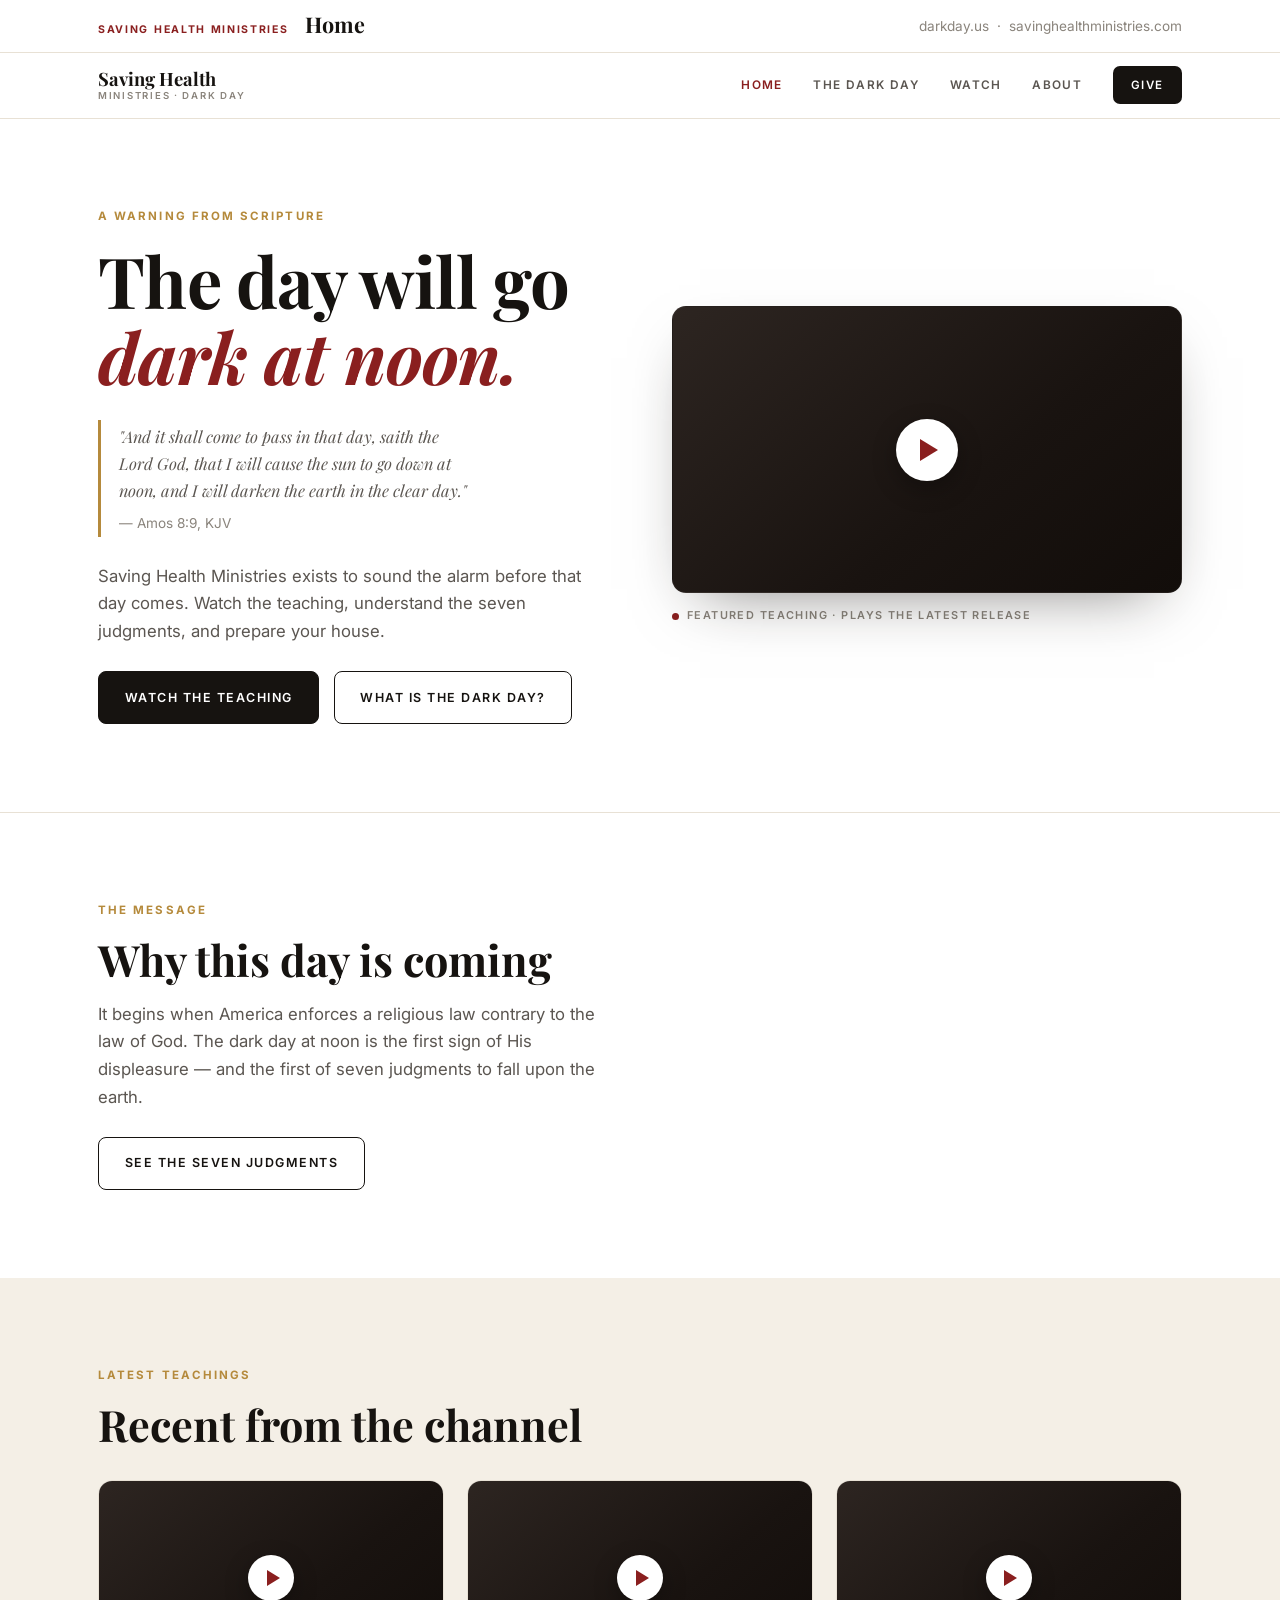
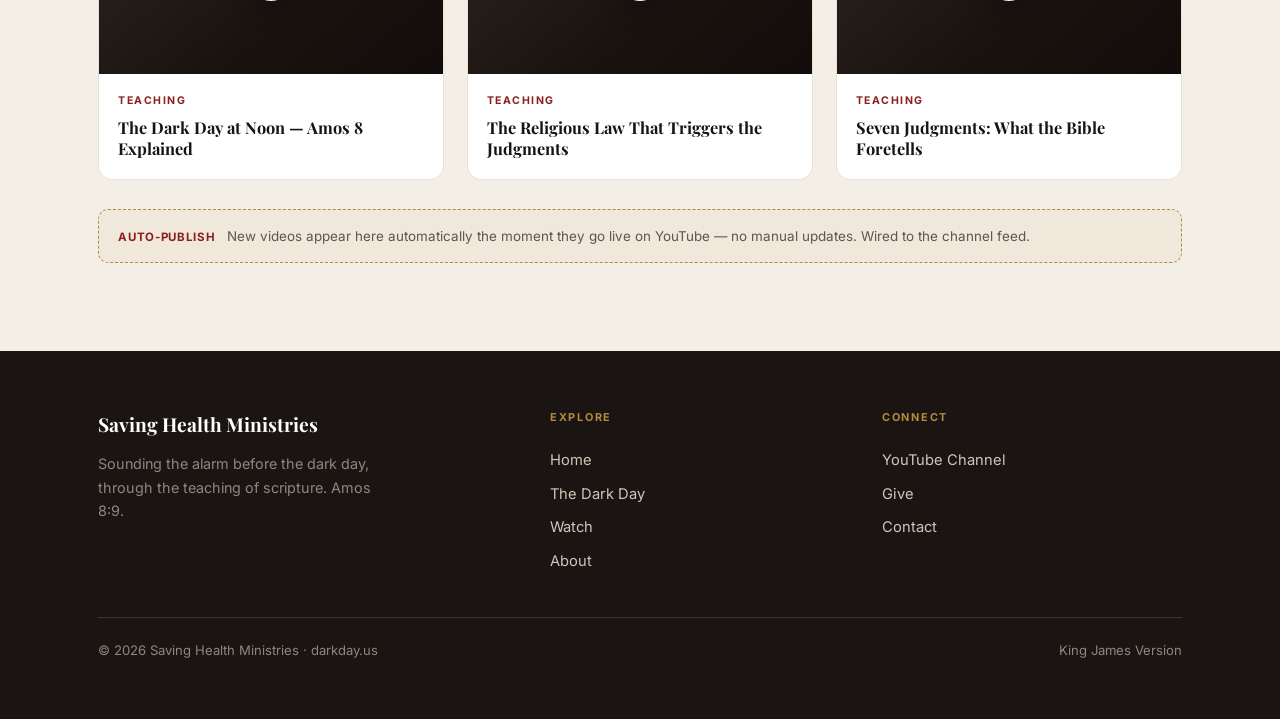
==== index.html @ 481a793b "Add files via upload" ====
<!DOCTYPE html>
<html lang="en">
<head>
<meta charset="UTF-8">
<meta name="viewport" content="width=device-width, initial-scale=1">
<title>The Dark Day — Saving Health Ministries</title>
<meta name="description" content="Saving Health Ministries exists to sound the alarm before the dark day comes. Watch the teaching, understand the seven judgments, and prepare your house.">
<link rel="preconnect" href="https://fonts.googleapis.com">
<link rel="preconnect" href="https://fonts.gstatic.com" crossorigin>
<link href="https://fonts.googleapis.com/css2?family=Playfair+Display:ital,wght@0,700;0,900;1,700&family=Inter:wght@400;500;600;700&display=swap" rel="stylesheet">
<link rel="stylesheet" href="styles.css">
</head>
<body>

<!-- Utility bar -->
<div class="utility">
  <div class="wrap">
    <div class="u-left">
      <span class="u-kicker">Saving Health Ministries</span>
      <span class="u-page">Home</span>
    </div>
    <div class="u-domains"><a href="/">darkday.us</a> &nbsp;·&nbsp; <a href="/">savinghealthministries.com</a></div>
  </div>
</div>

<!-- Nav -->
<nav class="nav">
  <div class="wrap">
    <a class="brand" href="index.html">
      <span class="b-name">Saving Health</span>
      <span class="b-sub">Ministries · Dark Day</span>
    </a>
    <button class="nav-toggle" aria-label="Menu" aria-expanded="false"><span></span><span></span><span></span></button>
    <div class="nav-links">
      <a href="index.html" class="active">Home</a>
      <a href="the-dark-day.html">The Dark Day</a>
      <a href="watch.html">Watch</a>
      <a href="about.html">About</a>
      <a href="give.html" class="btn-give">Give</a>
    </div>
  </div>
</nav>

<!-- Hero -->
<section class="hero">
  <div class="wrap hero-grid">
    <div class="hero-copy">
      <p class="eyebrow">A warning from scripture</p>
      <h1 class="display">The day will go<span class="accent">dark at noon.</span></h1>
      <blockquote class="scripture">
        "And it shall come to pass in that day, saith the Lord God, that I will cause the sun to go down at noon, and I will darken the earth in the clear day."
        <cite>— Amos 8:9, KJV</cite>
      </blockquote>
      <p class="lead">Saving Health Ministries exists to sound the alarm before that day comes. Watch the teaching, understand the seven judgments, and prepare your house.</p>
      <div class="btn-row">
        <a href="watch.html" class="btn btn-solid">Watch the teaching</a>
        <a href="the-dark-day.html" class="btn btn-ghost">What is the dark day?</a>
      </div>
    </div>
    <div class="hero-media">
      <div class="player" data-player="featured">
        <button class="play-btn" aria-label="Play featured teaching"></button>
      </div>
      <div class="caption">Featured teaching · plays the latest release</div>
    </div>
  </div>
</section>

<hr class="divider">

<!-- Message -->
<section>
  <div class="wrap">
    <div class="message-block">
      <p class="eyebrow">The message</p>
      <h2 class="section-title">Why this day is coming</h2>
      <p class="lead">It begins when America enforces a religious law contrary to the law of God. The dark day at noon is the first sign of His displeasure — and the first of seven judgments to fall upon the earth.</p>
      <div class="btn-row">
        <a href="the-dark-day.html" class="btn btn-ghost">See the seven judgments</a>
      </div>
    </div>
  </div>
</section>

<!-- Recent teachings -->
<section class="section-cream">
  <div class="wrap">
    <p class="eyebrow">Latest teachings</p>
    <h2 class="section-title">Recent from the channel</h2>

    <div class="card-grid" data-grid="3">
      <article class="card">
        <div class="thumb"><button class="play-btn" aria-label="Play teaching"></button></div>
        <div class="card-body"><div class="tag">Teaching</div><h3 class="card-title">The Dark Day at Noon — Amos 8 Explained</h3></div>
      </article>
      <article class="card">
        <div class="thumb"><button class="play-btn" aria-label="Play teaching"></button></div>
        <div class="card-body"><div class="tag">Teaching</div><h3 class="card-title">The Religious Law That Triggers the Judgments</h3></div>
      </article>
      <article class="card">
        <div class="thumb"><button class="play-btn" aria-label="Play teaching"></button></div>
        <div class="card-body"><div class="tag">Teaching</div><h3 class="card-title">Seven Judgments: What the Bible Foretells</h3></div>
      </article>
    </div>

    <div class="notice"><b>Auto-publish</b> New videos appear here automatically the moment they go live on YouTube — no manual updates. Wired to the channel feed.</div>
  </div>
</section>

<!-- Footer -->
<footer class="site-footer">
  <div class="wrap">
    <div class="footer-grid">
      <div class="footer-brand">
        <div class="f-name">Saving Health Ministries</div>
        <p>Sounding the alarm before the dark day, through the teaching of scripture. Amos 8:9.</p>
      </div>
      <div class="footer-col">
        <h4>Explore</h4>
        <a href="index.html">Home</a>
        <a href="the-dark-day.html">The Dark Day</a>
        <a href="watch.html">Watch</a>
        <a href="about.html">About</a>
      </div>
      <div class="footer-col">
        <h4>Connect</h4>
        <a href="https://youtube.com" target="_blank" rel="noopener">YouTube Channel</a>
        <a href="give.html">Give</a>
        <a href="about.html">Contact</a>
      </div>
    </div>
    <div class="footer-bottom">
      <span>© 2026 Saving Health Ministries · darkday.us</span>
      <span>King James Version</span>
    </div>
  </div>
</footer>

<script src="script.js"></script>
</body>
</html>
---- styles.css ----
/* ============================================================
   Saving Health Ministries — The Dark Day
   Light direction. Single shared stylesheet.
   ============================================================ */

:root{
  --bg:#ffffff;
  --cream:#f4efe6;
  --cream-deep:#efe8db;
  --ink:#161310;
  --ink-soft:#5b5651;
  --ink-faint:#8a847c;
  --gold:#b58a3c;
  --maroon:#8a1f1f;
  --maroon-soft:#a3433f;
  --espresso:#1a1512;
  --espresso-text:#cfc6ba;
  --espresso-faint:#8f877c;
  --hairline:#e8e1d5;
  --hairline-dark:#3a322b;
  --video-grad:linear-gradient(140deg,#2d2521 0%,#191310 60%,#120d0a 100%);

  --font-display:'Playfair Display',Georgia,'Times New Roman',serif;
  --font-sans:'Inter',-apple-system,BlinkMacSystemFont,'Segoe UI',sans-serif;

  --maxw:1180px;
  --gutter:clamp(20px,5vw,48px);
  --radius:14px;
}

*{box-sizing:border-box}
html{scroll-behavior:smooth}
body{
  margin:0;
  background:var(--bg);
  color:var(--ink);
  font-family:var(--font-sans);
  font-size:16px;
  line-height:1.65;
  -webkit-font-smoothing:antialiased;
  text-rendering:optimizeLegibility;
}
img{max-width:100%;display:block}
a{color:inherit;text-decoration:none}
button{font-family:inherit;cursor:pointer}

.wrap{max-width:var(--maxw);margin:0 auto;padding-inline:var(--gutter)}

/* ---------- Type ---------- */
.eyebrow{
  font-size:.72rem;
  font-weight:700;
  letter-spacing:.18em;
  text-transform:uppercase;
  color:var(--gold);
  margin:0 0 1rem;
}
h1,h2,h3{font-family:var(--font-display);font-weight:700;color:var(--ink);line-height:1.08;margin:0}
.display{font-size:clamp(2.6rem,6vw,4.4rem);letter-spacing:-.01em}
h2.section-title{font-size:clamp(1.9rem,3.6vw,2.7rem);margin:0 0 1.1rem}
p{margin:0 0 1.1rem;color:var(--ink-soft)}
.lead{font-size:1.05rem;max-width:46ch}

/* ---------- Buttons ---------- */
.btn{
  display:inline-flex;align-items:center;justify-content:center;
  padding:.95rem 1.6rem;
  font-size:.78rem;font-weight:600;letter-spacing:.12em;text-transform:uppercase;
  border-radius:8px;border:1.5px solid var(--ink);
  transition:transform .15s ease,background .2s ease,color .2s ease,box-shadow .2s ease;
}
.btn-solid{background:var(--ink);color:#fff}
.btn-solid:hover{background:#000;transform:translateY(-2px);box-shadow:0 10px 24px rgba(20,15,10,.22)}
.btn-ghost{background:transparent;color:var(--ink)}
.btn-ghost:hover{background:var(--ink);color:#fff;transform:translateY(-2px)}
.btn-row{display:flex;flex-wrap:wrap;gap:.9rem;margin-top:1.6rem}

/* ---------- Top utility bar ---------- */
.utility{border-bottom:1px solid var(--hairline)}
.utility .wrap{
  display:flex;align-items:center;justify-content:space-between;
  padding-block:.85rem;gap:1rem;
}
.utility .u-left{display:flex;align-items:baseline;gap:1rem;min-width:0}
.utility .u-kicker{
  font-size:.66rem;font-weight:700;letter-spacing:.16em;text-transform:uppercase;
  color:var(--maroon);white-space:nowrap;
}
.utility .u-page{font-family:var(--font-display);font-size:1.35rem;font-weight:700;line-height:1}
.utility .u-domains{
  font-size:.85rem;color:var(--ink-faint);white-space:nowrap;
}
.utility .u-domains a:hover{color:var(--maroon)}

/* ---------- Primary nav ---------- */
.nav{position:sticky;top:0;z-index:50;background:rgba(255,255,255,.92);backdrop-filter:saturate(180%) blur(10px);border-bottom:1px solid var(--hairline)}
.nav .wrap{display:flex;align-items:center;justify-content:space-between;padding-block:.85rem}
.brand{display:flex;flex-direction:column;line-height:1.05}
.brand .b-name{font-family:var(--font-display);font-size:1.15rem;font-weight:700;color:var(--ink)}
.brand .b-sub{font-size:.6rem;font-weight:600;letter-spacing:.18em;text-transform:uppercase;color:var(--ink-faint);margin-top:.15rem}
.nav-links{display:flex;align-items:center;gap:1.9rem}
.nav-links a{
  font-size:.74rem;font-weight:600;letter-spacing:.12em;text-transform:uppercase;color:var(--ink-soft);
  transition:color .15s ease;
}
.nav-links a:hover{color:var(--ink)}
.nav-links a.active{color:var(--maroon)}
.nav-links .btn-give{
  background:var(--ink);color:#fff;padding:.6rem 1.15rem;border-radius:7px;
  font-size:.72rem;letter-spacing:.12em;
}
.nav-links .btn-give:hover{background:#000;color:#fff}
.nav-toggle{display:none;background:none;border:0;padding:.4rem}
.nav-toggle span{display:block;width:24px;height:2px;background:var(--ink);margin:5px 0;transition:.25s}

/* ---------- Sections ---------- */
section{padding-block:clamp(3.2rem,7vw,5.5rem)}
.section-cream{background:var(--cream)}
.divider{border:0;border-top:1px solid var(--hairline);margin:0}

/* ---------- Hero ---------- */
.hero .hero-grid{
  display:grid;grid-template-columns:1fr 1fr;gap:clamp(2rem,5vw,4rem);align-items:center;
}
.hero .display .accent{font-style:italic;color:var(--maroon);display:block}
.scripture{
  border-left:3px solid var(--gold);
  padding:.2rem 0 .2rem 1.1rem;margin:1.6rem 0;
  font-family:var(--font-display);font-style:italic;font-size:1.02rem;color:var(--ink-soft);
  max-width:42ch;
}
.scripture cite{display:block;font-style:normal;font-size:.85rem;color:var(--ink-faint);margin-top:.5rem;font-family:var(--font-sans)}
.hero-media .caption{
  font-size:.68rem;font-weight:600;letter-spacing:.13em;text-transform:uppercase;color:var(--ink-faint);
  margin-top:.9rem;display:flex;align-items:center;gap:.5rem;
}
.hero-media .caption::before{content:"";width:7px;height:7px;border-radius:50%;background:var(--maroon)}

/* ---------- Video player / placeholder ---------- */
.player{
  position:relative;width:100%;aspect-ratio:16/9;border-radius:var(--radius);
  background:var(--video-grad);overflow:hidden;
  box-shadow:0 24px 60px -28px rgba(26,21,18,.55);
  border:1px solid rgba(255,255,255,.04);
}
.player.tall{aspect-ratio:4/5}
.player iframe{position:absolute;inset:0;width:100%;height:100%;border:0}
.play-btn{
  position:absolute;inset:0;margin:auto;width:62px;height:62px;border-radius:50%;
  background:#fff;border:0;display:flex;align-items:center;justify-content:center;
  box-shadow:0 8px 24px rgba(0,0,0,.3);transition:transform .18s ease;
}
.play-btn:hover{transform:scale(1.08)}
.play-btn::after{content:"";margin-left:4px;border-style:solid;border-width:11px 0 11px 18px;border-color:transparent transparent transparent var(--maroon)}

/* ---------- Message block ---------- */
.message-grid{max-width:62ch}
.message-block{max-width:62ch}
.message-block .player{max-width:760px}

/* ---------- Card grid ---------- */
.card-grid{display:grid;grid-template-columns:repeat(3,1fr);gap:1.4rem;margin-top:2rem}
.card{
  background:#fff;border:1px solid var(--hairline);border-radius:var(--radius);overflow:hidden;
  transition:transform .18s ease,box-shadow .2s ease;display:flex;flex-direction:column;
}
.card:hover{transform:translateY(-4px);box-shadow:0 18px 40px -22px rgba(26,21,18,.4)}
.card .thumb{position:relative;aspect-ratio:16/9;background:var(--video-grad)}
.card .thumb img{position:absolute;inset:0;width:100%;height:100%;object-fit:cover}
.card .thumb .play-btn{width:46px;height:46px}
.card .thumb .play-btn::after{border-width:8px 0 8px 13px}
.card .card-body{padding:1.1rem 1.2rem 1.3rem}
.card .tag{font-size:.66rem;font-weight:700;letter-spacing:.14em;text-transform:uppercase;color:var(--maroon);margin-bottom:.5rem}
.card .card-title{font-family:var(--font-display);font-size:1.02rem;font-weight:700;line-height:1.25;color:var(--ink)}

/* ---------- Auto-publish notice ---------- */
.notice{
  margin-top:1.8rem;border:1px dashed var(--gold);border-radius:10px;
  background:rgba(181,138,60,.06);padding:.95rem 1.2rem;
  font-size:.84rem;color:var(--ink-soft);
}
.notice b{color:var(--maroon);letter-spacing:.06em;font-weight:700;text-transform:uppercase;font-size:.72rem;margin-right:.5rem}

/* ---------- Judgments table ---------- */
.judgments{
  margin-top:2rem;border:1px solid var(--hairline);border-radius:var(--radius);overflow:hidden;
  display:grid;grid-template-columns:1fr 1fr;background:var(--hairline);gap:1px;
}
.judgment{background:#fff;padding:1.4rem 1.5rem;display:flex;gap:1rem}
.judgment .num{font-family:var(--font-display);font-size:1.5rem;color:var(--gold);line-height:1;min-width:1.2em}
.judgment h3{font-family:var(--font-display);font-size:1.05rem;margin:0 0 .35rem}
.judgment p{font-size:.9rem;margin:0;color:var(--ink-soft)}
.judgment.empty{background:var(--cream-deep)}

/* ---------- Watch hero player ---------- */
.watch-hero .player{margin-top:2rem}

/* ---------- About ---------- */
.about-grid{display:grid;grid-template-columns:.9fr 1.1fr;gap:clamp(2rem,5vw,4rem);align-items:center}
.about-media{aspect-ratio:4/5;border-radius:var(--radius);overflow:hidden;background:var(--video-grad);position:relative}
.about-media img{position:absolute;inset:0;width:100%;height:100%;object-fit:cover}
.about-body h2{font-size:clamp(1.9rem,3.4vw,2.6rem);margin-bottom:1.4rem}
.about-body p{font-size:1.02rem;max-width:52ch}

/* ---------- Give ---------- */
.give-wrap{min-height:62vh;display:flex;align-items:center;justify-content:center}
.give-card{
  background:#fff;border:1px solid var(--hairline);border-radius:18px;
  padding:clamp(2.2rem,5vw,3.2rem);max-width:520px;width:100%;text-align:center;
  box-shadow:0 30px 70px -40px rgba(26,21,18,.4);
}
.give-card .eyebrow{text-align:center}
.give-card h2{font-size:2rem;margin-bottom:1rem}
.give-card p{margin-inline:auto;max-width:42ch}
.amounts{display:flex;gap:.7rem;justify-content:center;flex-wrap:wrap;margin:1.8rem 0 1.4rem}
.amounts button{
  padding:.8rem 1.4rem;border-radius:8px;border:1.5px solid var(--ink);background:#fff;
  font-weight:600;font-size:.95rem;transition:.18s;
}
.amounts button.selected,.amounts button:hover{background:var(--ink);color:#fff}
.give-card .btn-solid{width:100%}

/* ---------- Footer ---------- */
.site-footer{background:var(--espresso);color:var(--espresso-text)}
.site-footer .wrap{padding-block:clamp(2.6rem,5vw,3.6rem)}
.footer-grid{display:grid;grid-template-columns:1.4fr 1fr 1fr;gap:2rem}
.footer-brand .f-name{font-family:var(--font-display);font-size:1.2rem;font-weight:700;color:#fff;margin-bottom:.7rem}
.footer-brand p{color:var(--espresso-faint);font-size:.9rem;max-width:32ch}
.footer-col h4{font-size:.68rem;font-weight:700;letter-spacing:.16em;text-transform:uppercase;color:var(--gold);margin:0 0 1rem}
.footer-col a{display:block;color:var(--espresso-text);font-size:.92rem;padding:.3rem 0;transition:color .15s}
.footer-col a:hover{color:#fff}
.footer-bottom{
  border-top:1px solid var(--hairline-dark);margin-top:2.4rem;padding-top:1.4rem;
  display:flex;justify-content:space-between;flex-wrap:wrap;gap:.6rem;
  font-size:.82rem;color:var(--espresso-faint);
}

/* ---------- Responsive ---------- */
@media (max-width:880px){
  .hero .hero-grid,.about-grid{grid-template-columns:1fr}
  .hero-media{order:-1}
  .card-grid{grid-template-columns:repeat(2,1fr)}
  .footer-grid{grid-template-columns:1fr 1fr}
  .footer-brand{grid-column:1 / -1}
  .utility .u-domains{display:none}
}
@media (max-width:620px){
  .nav-links{
    position:absolute;top:100%;left:0;right:0;background:#fff;border-bottom:1px solid var(--hairline);
    flex-direction:column;align-items:flex-start;gap:0;padding:.5rem var(--gutter) 1.2rem;
    display:none;
  }
  .nav-links.open{display:flex}
  .nav-links a{padding:.7rem 0;width:100%}
  .nav-links .btn-give{margin-top:.6rem}
  .nav-toggle{display:block}
  .nav-toggle.open span:nth-child(1){transform:translateY(7px) rotate(45deg)}
  .nav-toggle.open span:nth-child(2){opacity:0}
  .nav-toggle.open span:nth-child(3){transform:translateY(-7px) rotate(-45deg)}
  .card-grid{grid-template-columns:1fr}
  .judgments{grid-template-columns:1fr}
  .judgment.empty{display:none}
  .footer-grid{grid-template-columns:1fr}
  .utility .u-page{font-size:1.1rem}
}

@media (prefers-reduced-motion:reduce){
  *{scroll-behavior:auto !important;transition:none !important;animation:none !important}
}

/* keyboard focus */
a:focus-visible,button:focus-visible{outline:2px solid var(--maroon);outline-offset:3px;border-radius:4px}
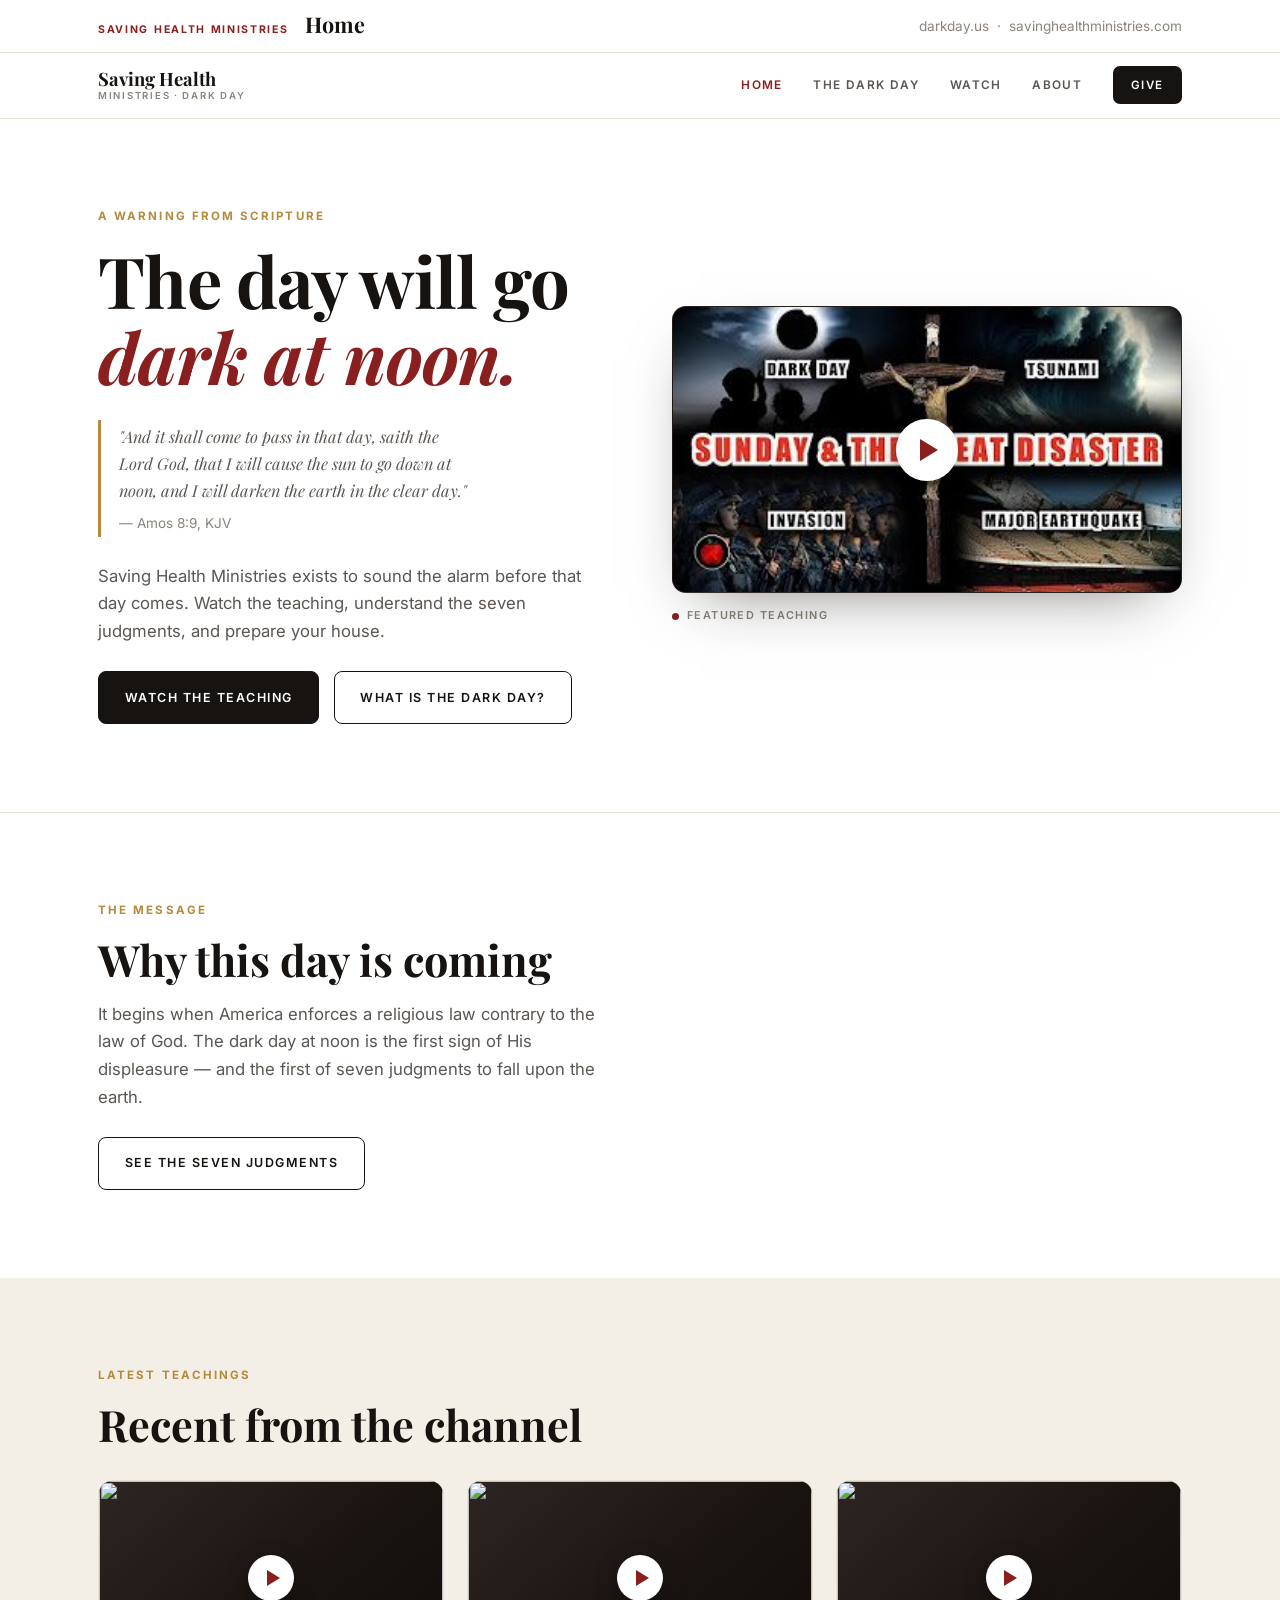
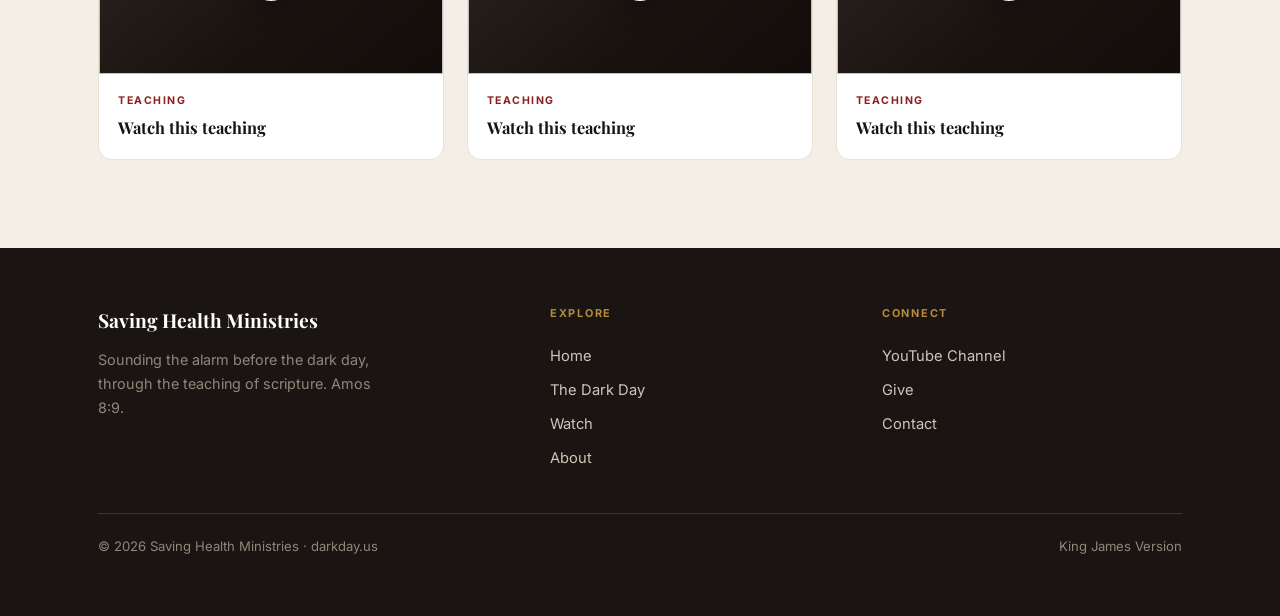
==== commit d8580f68: "Update caption and remove auto-publish notice Removed the notice about auto-publishing videos and up" ====
--- a/index.html
+++ b/index.html
@@ -61,7 +61,7 @@
       <div class="player" data-player="featured">
         <button class="play-btn" aria-label="Play featured teaching"></button>
       </div>
-      <div class="caption">Featured teaching · plays the latest release</div>
+      <div class="caption">Featured teaching</div>
     </div>
   </div>
 </section>
@@ -103,7 +103,6 @@
       </article>
     </div>
 
-    <div class="notice"><b>Auto-publish</b> New videos appear here automatically the moment they go live on YouTube — no manual updates. Wired to the channel feed.</div>
   </div>
 </section>
 
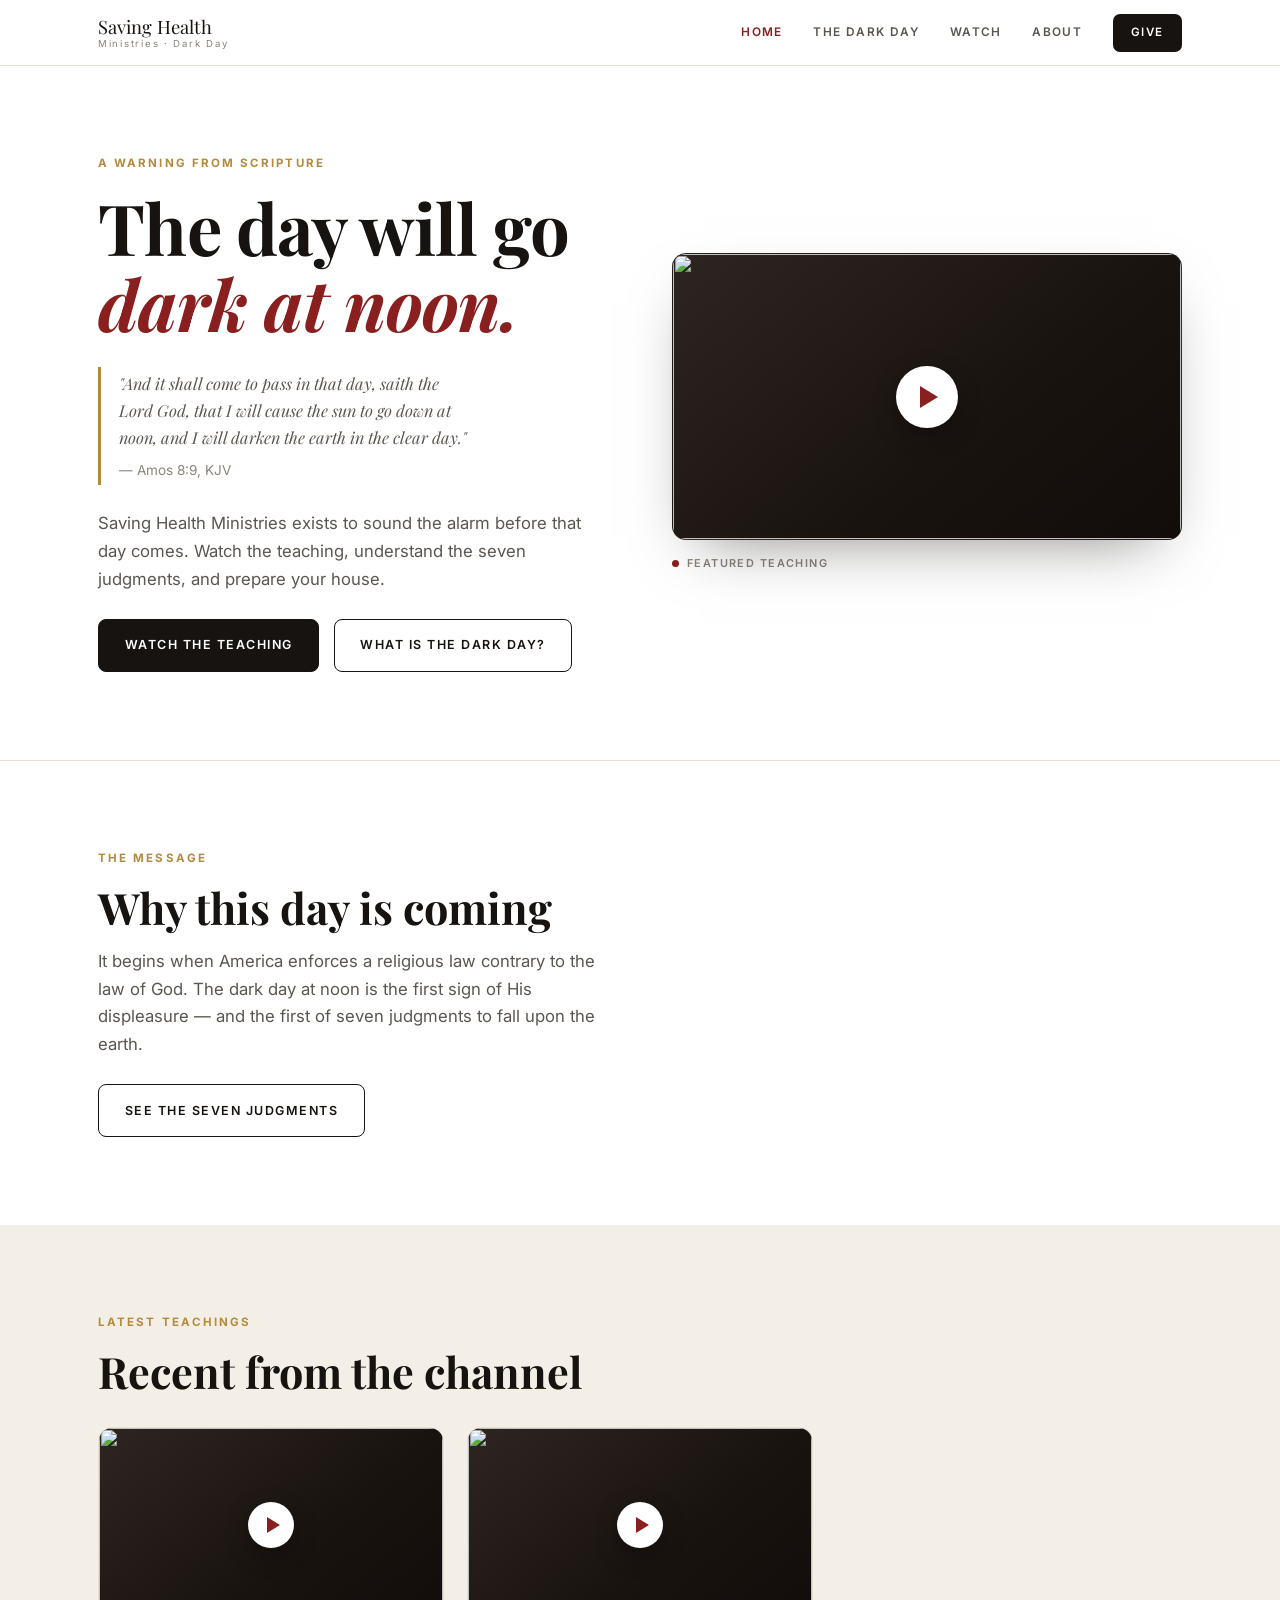
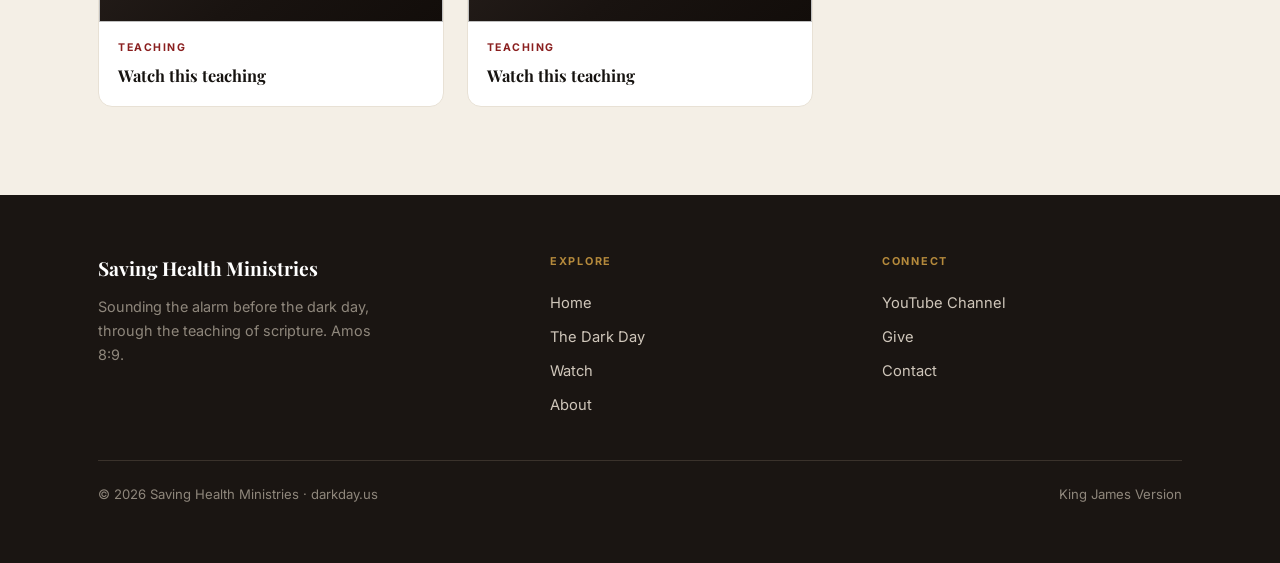
==== commit 50a95498: "Remove utility bar from index.html Removed the utility bar section from the HTML." ====
--- a/index.html
+++ b/index.html
@@ -11,17 +11,6 @@
 <link rel="stylesheet" href="styles.css">
 </head>
 <body>
-
-<!-- Utility bar -->
-<div class="utility">
-  <div class="wrap">
-    <div class="u-left">
-      <span class="u-kicker">Saving Health Ministries</span>
-      <span class="u-page">Home</span>
-    </div>
-    <div class="u-domains"><a href="/">darkday.us</a> &nbsp;·&nbsp; <a href="/">savinghealthministries.com</a></div>
-  </div>
-</div>
 
 <!-- Nav -->
 <nav class="nav">
--- a/styles.css
+++ b/styles.css
@@ -96,8 +96,8 @@
 .nav{position:sticky;top:0;z-index:50;background:rgba(255,255,255,.92);backdrop-filter:saturate(180%) blur(10px);border-bottom:1px solid var(--hairline)}
 .nav .wrap{display:flex;align-items:center;justify-content:space-between;padding-block:.85rem}
 .brand{display:flex;flex-direction:column;line-height:1.05}
-.brand .b-name{font-family:var(--font-display);font-size:1.15rem;font-weight:700;color:var(--ink)}
-.brand .b-sub{font-size:.6rem;font-weight:600;letter-spacing:.18em;text-transform:uppercase;color:var(--ink-faint);margin-top:.15rem}
+.brand .b-name{font-family:var(--font-display);font-size:1.15rem;font-weight:400;color:var(--ink)}
+.brand .b-sub{font-size:.6rem;font-weight:400;letter-spacing:.18em;color:var(--ink-faint);margin-top:.15rem}
 .nav-links{display:flex;align-items:center;gap:1.9rem}
 .nav-links a{
   font-size:.74rem;font-weight:600;letter-spacing:.12em;text-transform:uppercase;color:var(--ink-soft);
